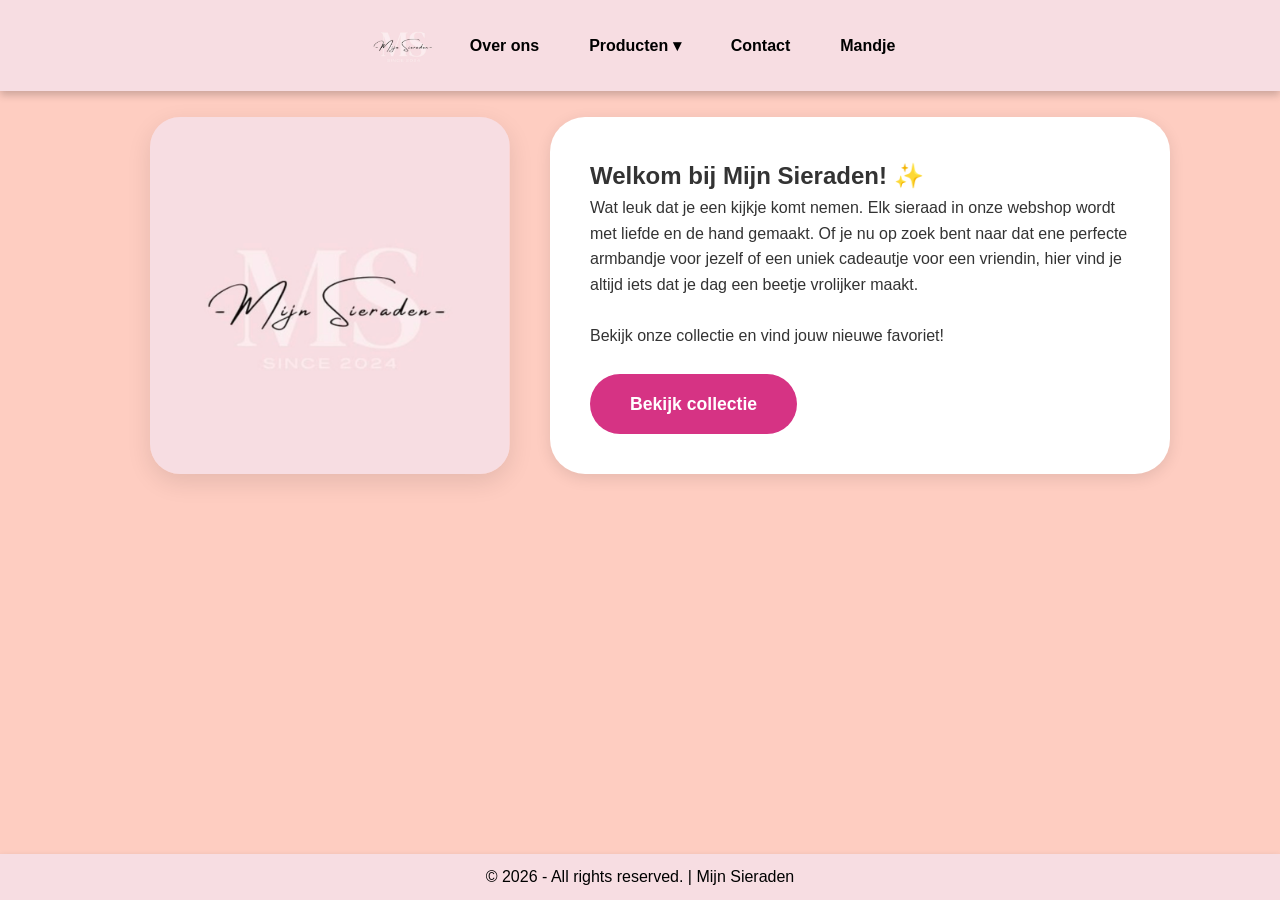
==== index.html @ 91afa642 "Add files via upload" ====
<!DOCTYPE html>
<html lang="en">
<head>
    <meta charset="UTF-8">
    <meta name="viewport" content="width=device-width, initial-scale=1.0">
    <title>Home - Mijn Sieraden</title>
    <link rel="stylesheet" href="styles.css">
</head>
<body>
    <button id="hamburger" class="hamburger">☰</button>
    <div id="overlay" class="overlay"></div>
    
    <aside id="sidebar" class="sidebar">
        <button id="sidebar-close" class="sidebar-close">✕</button>
        <ul>
            <li><a href="index.html">Home</a></li>
            <li><a href="overmijnsieraden.html">Over ons</a></li>
            <li><a href="armbandjes.html">Armbandjes</a></li>
            <li><a href="ringen.html">Ringen</a></li>
            <li><a href="haarklem.html">Haarklem</a></li>
            <li><a href="haarelastiekje.html">Haarelastiekje</a></li>
            <li><a href="contact.html">Contact</a></li>
            <li><a href="mandje.html">Mandje</a></li>
        </ul>
    </aside>

    <nav class="floating-menu">
        <ul>
            <li>
                <a href="index.html">
                  <img src="logo.png" alt="Home" class="menu-logo">
                </a>
            </li>
            <li><a href="overmijnsieraden.html">Over ons</a></li>
            <li>
                <a href="#">Producten ▾</a>
                <ul class="dropdown">
                    <li><a href="armbandjes.html">Armbandjes</a></li>
                    <li><a href="ringen.html">Ringen</a></li>
                    <li><a href="haarklem.html">Haarklem</a></li>
                    <li><a href="haarelastiekje.html">Haarelastiekje</a></li>
                </ul>
            </li>
            <li><a href="contact.html">Contact</a></li>
            <li><a href="mandje.html">Mandje</a></li>   
        </ul>
    </nav>

    <br> 
    <br>
    <br>


<div class="home-flex-container">
  <br>
  <br>
  <br>
        <div class="home-image-wrapper">
            <img src="logopng.png" alt="Mijn Sieraden Logo" class="responsive-team-photo">
        </div>

        <div class="tekstblok3">
            <h2>Welkom bij Mijn Sieraden! ✨</h2>
            <p>
                Wat leuk dat je een kijkje komt nemen. Elk sieraad in onze webshop wordt met liefde en de hand gemaakt. 
                Of je nu op zoek bent naar dat ene perfecte armbandje voor jezelf of een uniek cadeautje voor een vriendin, 
                hier vind je altijd iets dat je dag een beetje vrolijker maakt.
                <br><br>
                Bekijk onze collectie en vind jouw nieuwe favoriet!
            </p>
            <br>
            <a href="armbandjes.html" class="btn-checkout" style="text-decoration: none;">Bekijk collectie</a>
        </div>
    </div>
</main>

    <p class="footer-text">&copy; 2026 - All rights reserved. | Mijn Sieraden </p>

    <script>
    document.addEventListener('DOMContentLoaded', () => {
      let cart = JSON.parse(localStorage.getItem('cart')) || [];
      const cartContainer = document.getElementById('cart-container');
      const subtotalElement = document.getElementById('subtotal');
      const shippingElement = document.getElementById('shipping');
      const totalElement = document.getElementById('total');

      function formatPrice(price) {
        return '€' + price.toFixed(2).replace('.', ',');
      }

      function renderCart() {
        cartContainer.innerHTML = '';

        if (cart.length === 0) {
          cartContainer.innerHTML = '<p class="empty-cart">Je winkelmandje is leeg.</p>';
          subtotalElement.textContent = '€0,00';
          shippingElement.textContent = '€1,21';
          totalElement.textContent = '€1,21';
          return;
        }

        cart.forEach((item, index) => {
          const name = item.name || 'Product';
          const price = item.price || 0;
          const quantity = item.quantity || 1;

          const itemDiv = document.createElement('div');
          itemDiv.className = 'cart-item';
          itemDiv.innerHTML = `
            <div class="cart-item-image">${item.emoji || '🛍️'}</div>
            <div class="cart-item-details">
              <h3>${name}</h3>
              <p>Prijs: ${formatPrice(price)}</p>
              <p>Aantal: ${quantity}</p>
              <button class="remove-btn" data-index="${index}">Verwijder</button>
            </div>
          `;
          cartContainer.appendChild(itemDiv);
        });

        document.querySelectorAll('.remove-btn').forEach(btn => {
          btn.addEventListener('click', (e) => {
            const index = e.target.dataset.index;
            cart.splice(index, 1);
            localStorage.setItem('cart', JSON.stringify(cart));
            renderCart();
          });
        });

        const subtotal = cart.reduce((sum, item) => sum + parseFloat(item.price) * item.quantity, 0);
        const shipping = cart.length === 0 ? 0 : 1.21;
        const total = subtotal + shipping;

        subtotalElement.textContent = formatPrice(subtotal);
        shippingElement.textContent = formatPrice(shipping);
        totalElement.textContent = formatPrice(total);
      }

      // Voeg winkelmandje toe aan opmerkingen bij verzenden
      const form = document.getElementById('order-form');
      const opmerkingenField = document.getElementById('opmerkingen');
      const replyEmail = document.getElementById('reply-email');
      const emailInput = document.getElementById('email');

      emailInput.addEventListener('input', () => {
        replyEmail.value = emailInput.value;
      });

      form.addEventListener('submit', (e) => {
        let cartSummary = cart.map(item => {
          return `${item.quantity}x ${item.name} (€${item.price.toFixed(2)})`;
        }).join('\n');

        cartSummary += `\n\nTotaal: ${totalElement.textContent}`;
        opmerkingenField.value += `\n\n---\nWinkelmandje:\n${cartSummary}`;
      });

      renderCart();

      // elementen veilig ophalen
      const hamburgerBtn = document.getElementById('hamburger');
      const sidebarEl = document.querySelector('.sidebar');
      const sidebarClose = document.querySelector('.sidebar-close');

      if (!hamburgerBtn || !sidebarEl) return; // niets doen als ontbreekt

      function openSidebar() {
        sidebarEl.classList.add('active');
        sidebarEl.setAttribute('aria-hidden', 'false');
        document.body.classList.add('sidebar-open');
      }

      function closeSidebar() {
        sidebarEl.classList.remove('active');
        sidebarEl.setAttribute('aria-hidden', 'true');
        document.body.classList.remove('sidebar-open');
      }

      // toggle op hamburger
      hamburgerBtn.addEventListener('click', (e) => {
        e.stopPropagation();
        if (sidebarEl.classList.contains('active')) closeSidebar(); else openSidebar();
      });

      // close knop in sidebar
      if (sidebarClose) sidebarClose.addEventListener('click', (e) => { e.stopPropagation(); closeSidebar(); });

      // klik buiten sluit sidebar
      document.addEventListener('click', (e) => {
        if (sidebarEl.classList.contains('active') && !sidebarEl.contains(e.target) && !hamburgerBtn.contains(e.target)) {
          closeSidebar();
        }
      });

      // voorkom clicks in sidebar van bubbelen naar document (optioneel)
      sidebarEl.addEventListener('click', (e) => { e.stopPropagation(); });

      // Esc sluit sidebar
      document.addEventListener('keydown', (e) => {
        if (e.key === 'Escape' && sidebarEl.classList.contains('active')) closeSidebar();
      });
    });
    const hamburgerBtn = document.getElementById('hamburger');
const sidebarEl = document.getElementById('sidebar'); // Let op: ID, geen class
const sidebarClose = document.getElementById('sidebar-close');
const overlayEl = document.getElementById('overlay');

function openSidebar() {
    sidebarEl.classList.add('active');
    if (overlayEl) overlayEl.classList.add('active');
    document.body.style.overflow = 'hidden'; 
}

function closeSidebar() {
    sidebarEl.classList.remove('active');
    if (overlayEl) overlayEl.classList.remove('active');
    document.body.style.overflow = ''; 
}

if (hamburgerBtn) hamburgerBtn.addEventListener('click', openSidebar);
if (sidebarClose) sidebarClose.addEventListener('click', closeSidebar);
if (overlayEl) overlayEl.addEventListener('click', closeSidebar);
  </script>
</body>
</html>
---- styles.css ----
/* algemeen */
* {
  margin: 0;
  padding: 0;
  box-sizing: border-box;
}

html, body {
  height: 100%;
  margin: 0;
  padding: 0;
}

body {
  background-color: #fecdc1;
  background-size: cover;
  background-position: center;
  background-repeat: no-repeat;
  font-family: Arial, sans-serif;
}

/* menubalk */
.floating-menu {
  position: fixed;
  top: 0;
  width: 100%;
  background-color: #f7dde2;
  box-shadow: 0 4px 8px rgba(0, 0, 0, 0.2);
  z-index: 1000;
}

.floating-menu ul {
  display: flex;
  justify-content: center;
  align-items: center; 
  list-style: none;
  padding: 5px 0; 
}

.floating-menu ul li {
  position: relative;
  margin: 0 15px;
}

.floating-menu ul li a {
  color: black;
  text-decoration: none;
  font-weight: bold;
  font-size: 1em; 
  padding: 4px 10px; 
  transition: background-color 0.3s, color 0.3s;
  border-radius: 5px;
}

.floating-menu ul li a:hover {
  background-color: #ffe4e1;
  color: black;
}

.floating-menu ul li .dropdown {
  display: none;
  position: absolute;
  top: 100%; 
  left: 0;
  list-style: none;
  padding: 10px 0;
  background-color: #F7dde2;
  box-shadow: 0 2px 4px rgba(0, 0, 0, 0.2);
  border-radius: 5px;
  z-index: 1001;
}

.floating-menu ul li:hover .dropdown,
.floating-menu ul li .dropdown:hover {
  display: block; 
  pointer-events: auto;
}

.dropdown li {
  margin: 0;
}

.dropdown li a {
  display: block;
  padding: 8px 20px;
  color: black;
  font-size: 1em;
  text-decoration: none;
  transition: background-color 0.3s, color 0.3s;
}

.dropdown li a:hover {
  background-color: #ffe4e1;
}

/* tekstblokken */
section {
  padding: 100px 20px;
  text-align: center;
}

.tekstblok1 {
  background-color: white;
  box-shadow: 0 4px 8px rgba(0, 0, 0, 0.2);
  padding: 20px;
  border-radius: 45px;
  width: 100%;
  max-width: 600px;
  margin: 50px auto;
  text-align: center;
}

.tekstblok2 {
    background-color: white;
    padding: 25px;
    border-radius: 25px;
    box-shadow: 0 4px 10px rgba(0, 0, 0, 0.1);
    width: 85%;
    max-width: 800px;
    margin: 0 auto 30px auto; /* De '30px' zorgt voor de ruimte aan de onderkant */
    text-align: left;
}


/* contactbalk */
.contact-section {
  background-color: #fff;
  padding: 50px;
  border-radius: 30px;
  box-shadow: 0 4px 20px rgba(0,0,0,0.08);
  margin-bottom: 30px;
  margin-top: 60px;
}

.contact-section h1 {
  color: #d63384;
  margin-bottom: 15px;
  font-size: 2.5rem;
  text-align: center;
  position: relative;
  padding-bottom: 15px;
}

.contact-section h1::after {
  content: '';
  display: block;
  width: 80px;
  height: 4px;
  background: #f8bbd0;
  margin: 15px auto 0;
  border-radius: 2px;
  position: center;
}

.subtitle {
  text-align: center;
  color: #666;
  margin-bottom: 40px;
  font-size: 1.1rem;
}

.contact-container {
  display: grid;
  grid-template-columns: 1fr 1fr;
  gap: 40px;
  max-width: 1200px;
  margin: 0 auto;
}

#contact-form {
  display: flex;
  flex-direction: column;
  gap: 20px;
}

.form-group {
  display: flex;
  flex-direction: column;
  gap: 8px;
}

.form-group label {
  font-weight: 600;
  color: #d63384;
}

.form-group input,
.form-group select,
.form-group textarea {
  padding: 12px 15px;
  border: 2px solid #f8bbd0;
  border-radius: 15px;
  font-family: 'Poppins', sans-serif;
  font-size: 1rem;
  transition: all 0.3s ease;
}

.form-group input:focus,
.form-group select:focus,
.form-group textarea:focus {
  border-color: #d63384;
  outline: none;
  box-shadow: 0 0 0 3px rgba(214, 51, 132, 0.2);
}

.form-group textarea {
  resize: vertical;
  min-height: 150px;
}

.submit-btn {
  background: #d63384;
  color: white;
  border: none;
  padding: 15px 25px;
  border-radius: 30px;
  font-size: 1.1rem;
  font-weight: 600;
  cursor: pointer;
  transition: all 0.3s ease;
  margin-top: 10px;
  font-family: 'Poppins', sans-serif;
  align-self: flex-start;
}

.submit-btn:hover {
  background: #c22574;
  transform: translateY(-3px);
  box-shadow: 0 5px 15px rgba(214, 51, 132, 0.3);
}

.contact-info {
  display: flex;
  flex-direction: column;
  gap: 25px;
}

.info-card {
  background: #fff9fa;
  padding: 25px;
  border-radius: 20px;
  border: 1px solid #ffe4e1;
}

.info-card h3 {
  color: #d63384;
  margin-bottom: 15px;
  font-size: 1.3rem;
}

.info-card p {
  color: #666;
  line-height: 1.8;
}

.social-links {
  display: flex;
  flex-direction: column;
  gap: 15px;
  margin-top: 20px;
}

.social-icon {
  display: flex;
  align-items: center;
  gap: 10px;
  color: #d63384;
  text-decoration: none;
  font-weight: 500;
  transition: all 0.3s ease;
  padding: 10px 15px;
  border-radius: 10px;
}

.social-icon:hover {
  background: #fff0f5;
  transform: translateX(5px);
}


/* Algemene reset en basisstijlen */
* {
  margin: 0;
  padding: 0;
  box-sizing: border-box;
}

body, html {
  height: 100%;
  font-family: 'Poppins', sans-serif;
  background-color: #fecdc1;
  color: #333;
  line-height: 1.6;
}

.container {
  display: flex;
  min-height: 100%;
}

/* foto's */

.menu-logo {
  height: 40px; 
  max-height: 100%; 
  display: block; 
  margin: -5px;
}

.floating-menu ul li img {
  vertical-align: middle; 
}

.foto2 {
  position: absolute; 
  top: 40px;                
  right: 20px;     
  max-width: 30%;                  
  box-shadow: 0 4px 8px rgba(0, 0, 0, 0.2);
  border-radius: 15px;
  margin-right: 20%; 
  margin-top: 172px; 
}

.foto3 {
  position: absolute; 
  top: 40px;                
  right: 20px;     
  max-width: 30%;                  
  box-shadow: 0 4px 8px rgba(0, 0, 0, 0.2);
  border-radius: 25px;
  margin-right: 3%; 
  margin-top: 172px; 
}

/* aanpasbare regels */
@media screen and (max-width: 768px) {
  .floating-menu ul {
    flex-direction: column;
    align-items: center;
  }

  .floating-menu ul li {
    margin: 10px 0;
  }

  .menu-logo {
    height: 30px; 
  }

  .floating-menu ul li a {
    font-size: 1em; 
    padding: 6px 12px;
  }

  .dropdown {
    position: relative;
    top: 0;
  }
}

.contact-bar {
  background-color: #007acc; 
  color: white; 
  padding: 20px 10px; 
  text-align: center; 
  box-shadow: 0 -4px 8px rgba(0, 0, 0, 0.2); 
  margin-top: 50px; 
}

.contact-container {
  max-width: 800px; 
  margin: 0 auto; 
}

.contact-list {
  list-style: none; 
  padding: 0;
  margin: 10px 0;
}

.contact-list li {
  margin: 5px 0; 
}

.contact-list a {
  color: white; 
  text-decoration: none; 
  transition: color 0.3s; 
}

.contact-list a:hover {
  color: #005f99; 
}

/* Contactformulier */
.contact-form-container {
  background-color: white;
  max-width: 600px;
  margin: 50px auto;
  padding: 20px;
  border-radius: 15px;
  box-shadow: 0 4px 8px rgba(0, 0, 0, 0.2);
  text-align: center;
}

.contact-form-container h1 {
  color: #007acc;
  margin-bottom: 15px;
}

.contact-form-container p {
  margin-bottom: 20px;
  color: #333;
}

.contact-form {
  display: flex;
  flex-direction: column;
}

.contact-form label {
  text-align: left;
  margin: 10px 0 5px;
  font-weight: bold;
  color: #333;
}

.contact-form input,
.contact-form textarea {
  width: 100%;
  padding: 10px;
  margin-bottom: 15px;
  border: 1px solid #ccc;
  border-radius: 8px;
  font-size: 1em;
}

.contact-form input:focus,
.contact-form textarea:focus {
  border-color: #007acc;
  outline: none;
  box-shadow: 0 0 4px rgba(0, 122, 204, 0.5);
}

/* Verstuur knop */
.contact-form button {
  background-color: #007acc;
  color: white;
  padding: 10px 15px;
  border: none;
  border-radius: 8px;
  font-size: 1em;
  cursor: pointer;
  transition: background-color 0.3s;
}

.contact-form button:hover {
  background-color: #005f99;
}

.footer-text {
  position: fixed;   
  bottom: 0;         
  width: 100%;       
  color: black;     
  text-align: center; 
  background-color: #f7dde2;
  padding: 10px 0;    
  font-family: Arial, sans-serif; 
  box-shadow: 0 4px 8px rgba(0, 0, 0, 0.2);
  z-index: 1000;
}


.team-photo:hover {
  transform: scale(1.02);
}

/* Winkelmandje */
/* Hoofdinhoud stijlen */
.main-content {
  flex: 1;
  padding: 40px;
  background-color: #fecdc1;
  max-width: 3000px;
  margin-right: 30px;
  margin-left: 30px;
  margin-top: 30px;
  margin-bottom: 30px;
}

.main-content_1 {
  flex: 1;
  padding: 40px;
  background-color: #fecdc1;
  max-width: 1200px;
  margin: 20px auto;
}

.about-section {
  background-color: #fff;
  padding: 50px;
  border-radius: 30px;
  box-shadow: 0 4px 20px rgba(0,0,0,0.08);
  margin-bottom: 30px;
}


.cart-section h1 {
  position: relative;
  display: inline-block;
  margin-bottom: 20px;
  padding-bottom: 10px;
  color: #d63384;
}

.cart-section h1::after {
  content: '';
  display: block;
  width: 80px;
  height: 4px;
  background: #f8bbd0;
  margin: 10px auto 0;
  border-radius: 2px;
}

.cart-section {
  background-color: #fff;
  padding: 20px;
  margin-bottom: -15px;
  border-radius: 30px;
  width: 100%;          
}


.cart-section h1::after {
  content: '';
  display: block;
  width: 80px;
  height: 4px;
  background: #f8bbd0;
  margin-top: 15px;
  border-radius: 2px;
}

.cart-subtitle {
  color: #666;
  margin-bottom: 30px;
  font-size: 1.1rem;
}

.order-summary, .customer-info {
  margin-bottom: 40px;
}

.order-summary h2, .customer-info h2 {
  color: #d63384;
  margin-bottom: 20px;
  font-size: 1.5rem;
  display: flex;
  align-items: center;
  gap: 10px;
}

.order-summary h2 span, .customer-info h2 span {
  background: #d63384;
  color: white;
  width: 30px;
  height: 30px;
  border-radius: 50%;
  display: flex;
  align-items: center;
  justify-content: center;
  font-size: 1rem;
}

.cart-container {
  margin-bottom: 20px;
}

.cart-item {
  display: flex;
  align-items: center;
  padding: 20px;
  background: #fff9fa;
  border-radius: 15px;
  margin-bottom: 15px;
  border: 1px solid #ffe4e1;
}

.cart-item-image {
  width: 80px;
  height: 80px;
  object-fit: cover;
  border-radius: 10px;
  margin-right: 20px;
}

.cart-item-details {
  flex: 1;
}

.cart-item-title {
  color: #d63384;
  margin-bottom: 5px;
}

.cart-item-price {
  color: #666;
  font-weight: 500;
}

.cart-item-actions {
  display: flex;
  align-items: center;
  gap: 15px;
}

.quantity-selector {
  display: flex;
  align-items: center;
  border: 1px solid #f8bbd0;
  border-radius: 20px;
  overflow: hidden;
}

.quantity-btn {
  background: #f8bbd0;
  border: none;
  width: 30px;
  height: 30px;
  display: flex;
  align-items: center;
  justify-content: center;
  cursor: pointer;
  color: #d63384;
  font-weight: bold;
}

.quantity-input {
  width: 40px;
  text-align: center;
  border: none;
  background: #fff;
}

.remove-item {
  color: #d63384;
  background: none;
  border: none;
  cursor: pointer;
  font-size: 1.2rem;
  transition: all 0.3s ease;
}

.remove-item:hover {
  transform: scale(1.2);
}

.remove-btn {
  background: #fff;
  color: #d63384;
  border: 2px solid #f8bbd0;
  padding: 8px 15px;
  border-radius: 25px;
  cursor: pointer;
  font-weight: 600;
  font-family: 'Poppins', sans-serif;
  transition: all 0.3s ease;
  box-shadow: 0 2px 5px rgba(0,0,0,0.05);
  margin-top: 18px;
}

.remove-btn:hover {
  background: #f8bbd0;
  color: white;
  border-color: #d63384;
  transform: translateY(-2px);
  box-shadow: 0 4px 10px rgba(214, 51, 132, 0.2);
}

.order-totals {
  background: #fff9fa;
  border-radius: 15px;
  padding: 20px;
  border: 1px solid #ffe4e1;
}

.total-row {
  display: flex;
  justify-content: space-between;
  margin-bottom: 10px;
  padding-bottom: 10px;
  border-bottom: 1px dashed #f8bbd0;
}

.total-row.grand-total {
  font-weight: 700;
  font-size: 1.2rem;
  border-bottom: none;
  margin-top: 15px;
}

.price {
  color: #d63384;
}

.form-grid {
  display: grid;
  grid-template-columns: 1fr 1fr;
  gap: 20px;
}

.form-group {
  margin-bottom: 20px;
}

.form-group label {
  display: block;
  margin-bottom: 8px;
  color: #d63384;
  font-weight: 500;
}

.form-group input, .form-group textarea {
  width: 100%;
  padding: 12px 15px;
  border: 2px solid #f8bbd0;
  border-radius: 15px;
  font-family: 'Poppins', sans-serif;
  transition: all 0.3s ease;
}

.form-group textarea {
  min-height: 100px;
  resize: vertical;
}

.form-group input:focus, .form-group textarea:focus {
  border-color: #d63384;
  outline: none;
  box-shadow: 0 0 0 3px rgba(214, 51, 132, 0.2);
}

.form-group.full-width {
  grid-column: span 2;
}

.form-footer {
  margin-top: 30px;
  text-align: center;
}

.disclaimer {
  color: #666;
  font-size: 0.9rem;
  margin-bottom: 20px;
}

.btn-checkout {
  background: #d63384;
  color: white;
  border: none;
  padding: 16px 40px;
  border-radius: 30px;
  font-size: 1.1rem;
  font-weight: 600;
  cursor: pointer;
  transition: all 0.3s ease;
  display: inline-block;
}

.btn-checkout:hover {
  background: #c22574;
  transform: translateY(-3px);
  box-shadow: 0 5px 15px rgba(214, 51, 132, 0.3);
}

/* --- Verbeterde product-grid & kaarten (centraal, niet te breed) --- */
.product-grid {
  max-width: 980px;
  margin: 40px auto;           /* centreert horizontaal */
  padding: 0 20px;             /* kleine marge tot rand */
  display: grid;
  grid-template-columns: repeat(auto-fit, minmax(200px, 1fr));
  gap: 20px;
  justify-items: center;       /* centreert inhoud per cel */
}

.product-card {
  max-width: 300px;            /* voorkom dat kaarten te breed worden */
  background-color: #fff;
  border-radius: 15px;
  padding: 16px;
  text-align: center;
  box-shadow: 0 4px 12px rgba(0,0,0,0.06);
  margin-top: 40px;
}

.product-container {
  display: grid;
  grid-template-columns: repeat(auto-fit, minmax(260px, 1fr));
  gap: 24px;
  padding: 20px;
  max-width: 1200px;
  margin: 0 auto;
}

/* --- Sidebar / hamburger styling - consistent met site kleuren --- */
/* Sidebar basis: verborgen op desktop, klaargezet voor mobiel */
.sidebar {
  display: none;              /* standaard niet tonen op desktop */
  position: fixed;
  top: 0;
  left: -320px;               /* buiten beeld starten */
  width: 280px;
  height: 100%;
  background-color: #f7dde2;
  color: #222;
  z-index: 1002;
  padding-top: 80px;
  box-shadow: 2px 0 12px rgba(0,0,0,0.12);
  transition: left 0.28s ease;
  border-radius: 0 18px 18px 0;
  overflow-y: auto;
}

/* zichtbaar wanneer actief (mobiel) */
.sidebar.active {
  left: 0;
}

/* close knop */
.sidebar-close {
  position: absolute;
  top: 12px;
  right: 12px;
  background: #d63384;         /*zelfde accentkleur als knoppen*/
  color: #fff;
  border: none;
  width: 36px;
  height: 36px;
  border-radius: 50%;
  font-size: 18px;
  cursor: pointer;
  box-shadow: 0 4px 10px rgba(0,0,0,0.12);
}

/* interne lijst */
.sidebar ul {
  list-style: none;
  padding: 12px 18px;
  margin: 0;
}

.sidebar ul li {
  margin: 10px 0;
}

.sidebar ul li a {
  color: #111;
  text-decoration: none;
  font-weight: 700;
  display: block;
  padding: 10px 12px;
  border-radius: 10px;
  transition: background 0.18s;
}

.sidebar ul li a:hover {
  background: #fff9fa;
}

/* logo in sidebar */
.sidebar .menu-logo {
  display: block;
  margin: 0 auto 8px;
  height: 46px;
  object-fit: contain;
}

/* dropdown binnen sidebar (mobiel) */
.sidebar .dropdown {
  padding-left: 12px;
  margin-top: 6px;
}

.sidebar .dropdown li a {
  font-weight: 600;
  padding: 8px 12px;
}

/* overlay-gedrag: voorkom scroll achtergrond bij open */
body.sidebar-open {
  overflow: hidden;
}

/* Hamburger (blijft zoals eerder, ensure boven sidebar) */
.hamburger {
  display: none;
  z-index: 1003;
}

/* Op kleine schermen: verberg floating-menu, toon hamburger en sidebar */
@media (max-width: 992px) {
  .floating-menu {
    display: none !important;
  }

  .hamburger {
    display: block !important;
    position: fixed;
    top: 12px;
    left: 12px;
    z-index: 1003;
    background: #d63384;
    color: #fff;
    border: none;
    width: 44px;
    height: 44px;
    border-radius: 8px;
    font-size: 20px;
    cursor: pointer;
    box-shadow: 0 4px 12px rgba(0,0,0,0.12);
  }

  .sidebar {
    display: block;            /* sidebar beschikbaar op mobiel (off-canvas) */
  }
}

/* Op grotere schermen: toon floating menu, verberg hamburger + sidebar */
@media (min-width: 993px) {
  .floating-menu {
    display: block !important;
  }

  .hamburger {
    display: none !important;
  }

  .sidebar {
    display: none !important;
    left: -320px; /* zorg dat hij buiten zicht blijft mocht display worden overschreven */
  }
}

/* kleine aanpassing voor product-afbeeldingen */
.product-image {
  height: 120px;
  object-fit: cover;
  border-radius: 10px;
}

.add-to-cart {
  background: #d63384;
  color: white;
  border: none;
  padding: 8px 15px;
  border-radius: 20px;
  cursor: pointer;
  margin-top: 10px;
  font-family: 'Poppins', sans-serif;
}

/* Container voor de home-indeling */
.home-flex-container {
    display: flex;
    align-items: center; /* Verticaal centreren */
    justify-content: center;
    gap: 40px;
    max-width: 1100px;
    margin: 40px auto;
    padding: 0 20px;
    flex-wrap: wrap; /* Zorgt dat het op hele kleine telefoons toch onder elkaar gaat voor leesbaarheid */
}

/* De wrapper voor de foto */
.home-image-wrapper {
    flex: 1;
    min-width: 300px;
    display: flex;
    justify-content: center;
}

.responsive-team-photo {
    width: 100%;
    max-width: 400px; /* Maximale grootte van je logo/foto */
    height: auto;
    border-radius: 30px;
    box-shadow: 0 8px 25px rgba(0,0,0,0.1);
}

/* De tekstblok aanpassing */
.tekstblok3 {
    flex: 1.5; /* De tekst mag iets meer ruimte nemen dan de foto */
    min-width: 300px;
    background-color: white;
    padding: 40px;
    border-radius: 35px;
    box-shadow: 0 4px 15px rgba(0, 0, 0, 0.1);
    margin-top: 0; /* Verwijder de negatieve margin-top */
}

/* Mobiele aanpassing */
@media screen and (max-width: 768px) {
    .home-flex-container {
        flex-direction: column; /* Op mobiel foto boven, tekst onder */
        text-align: center;
    }
}
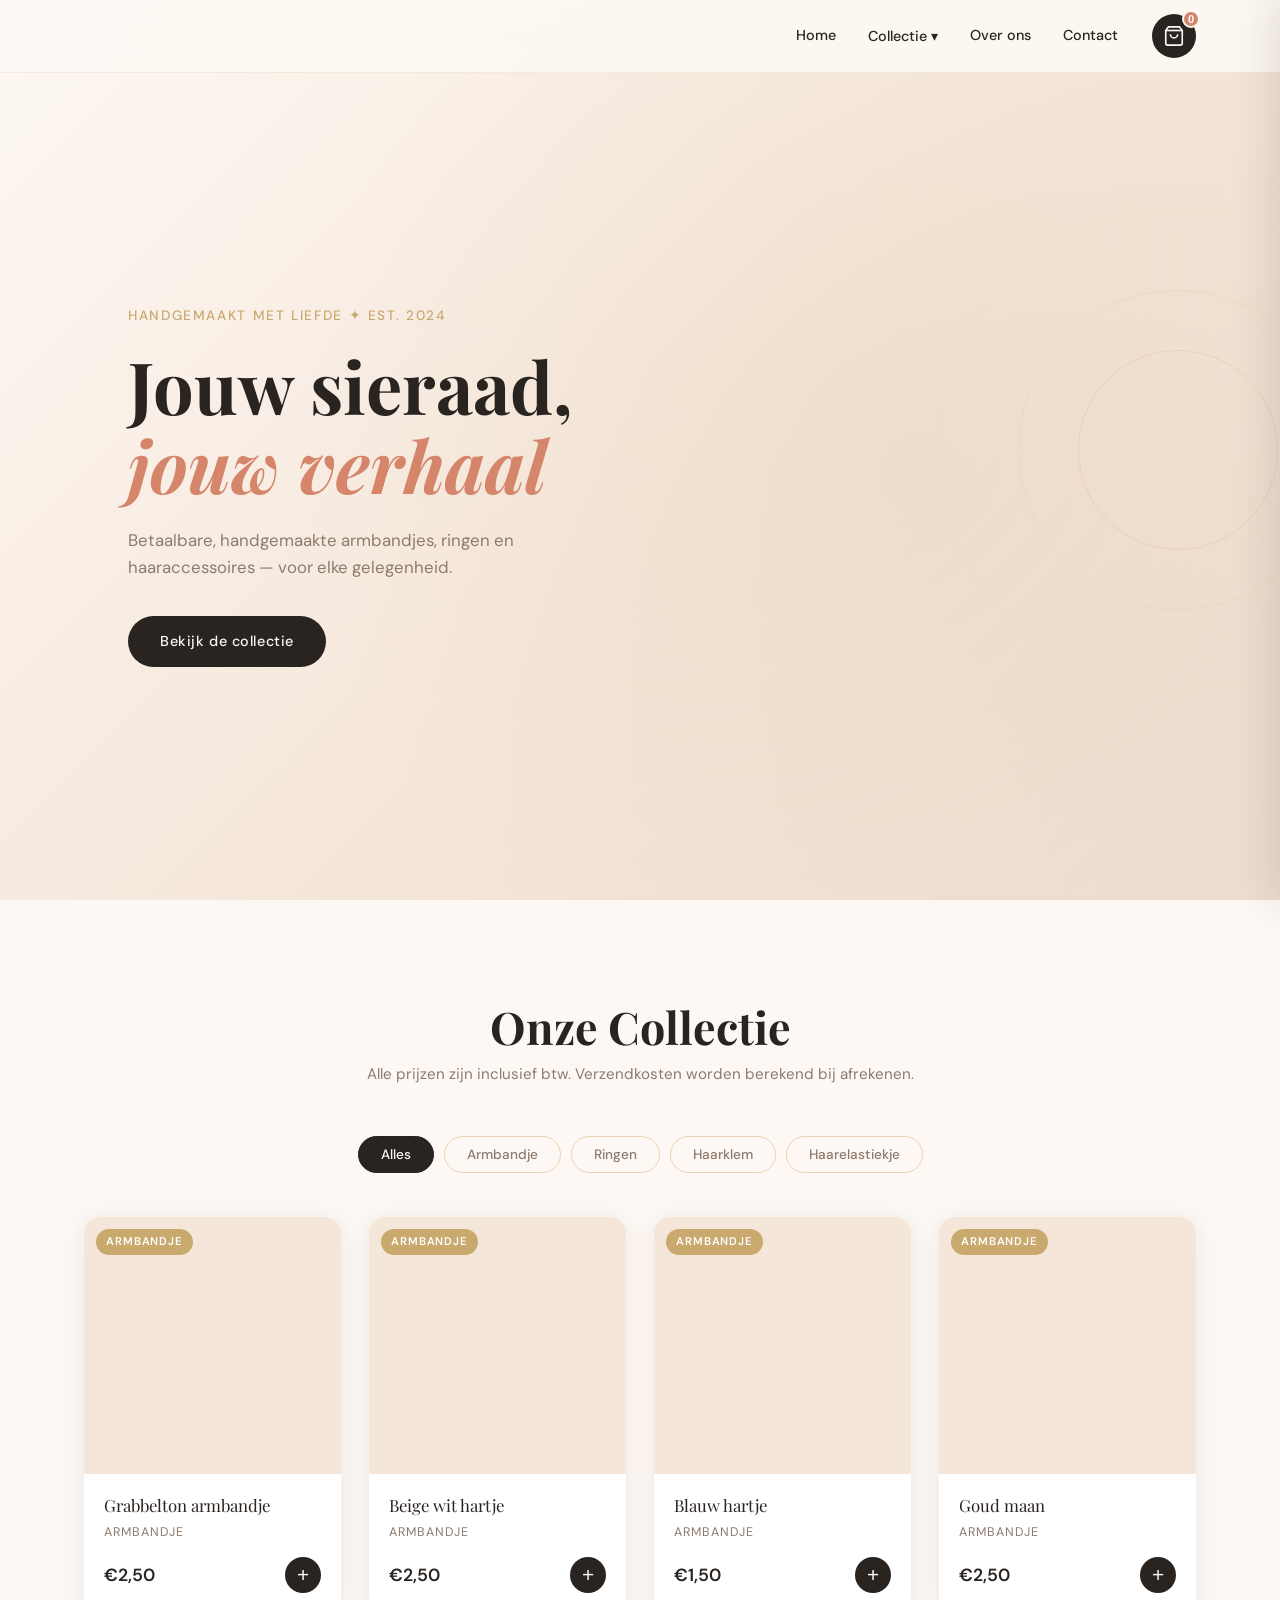
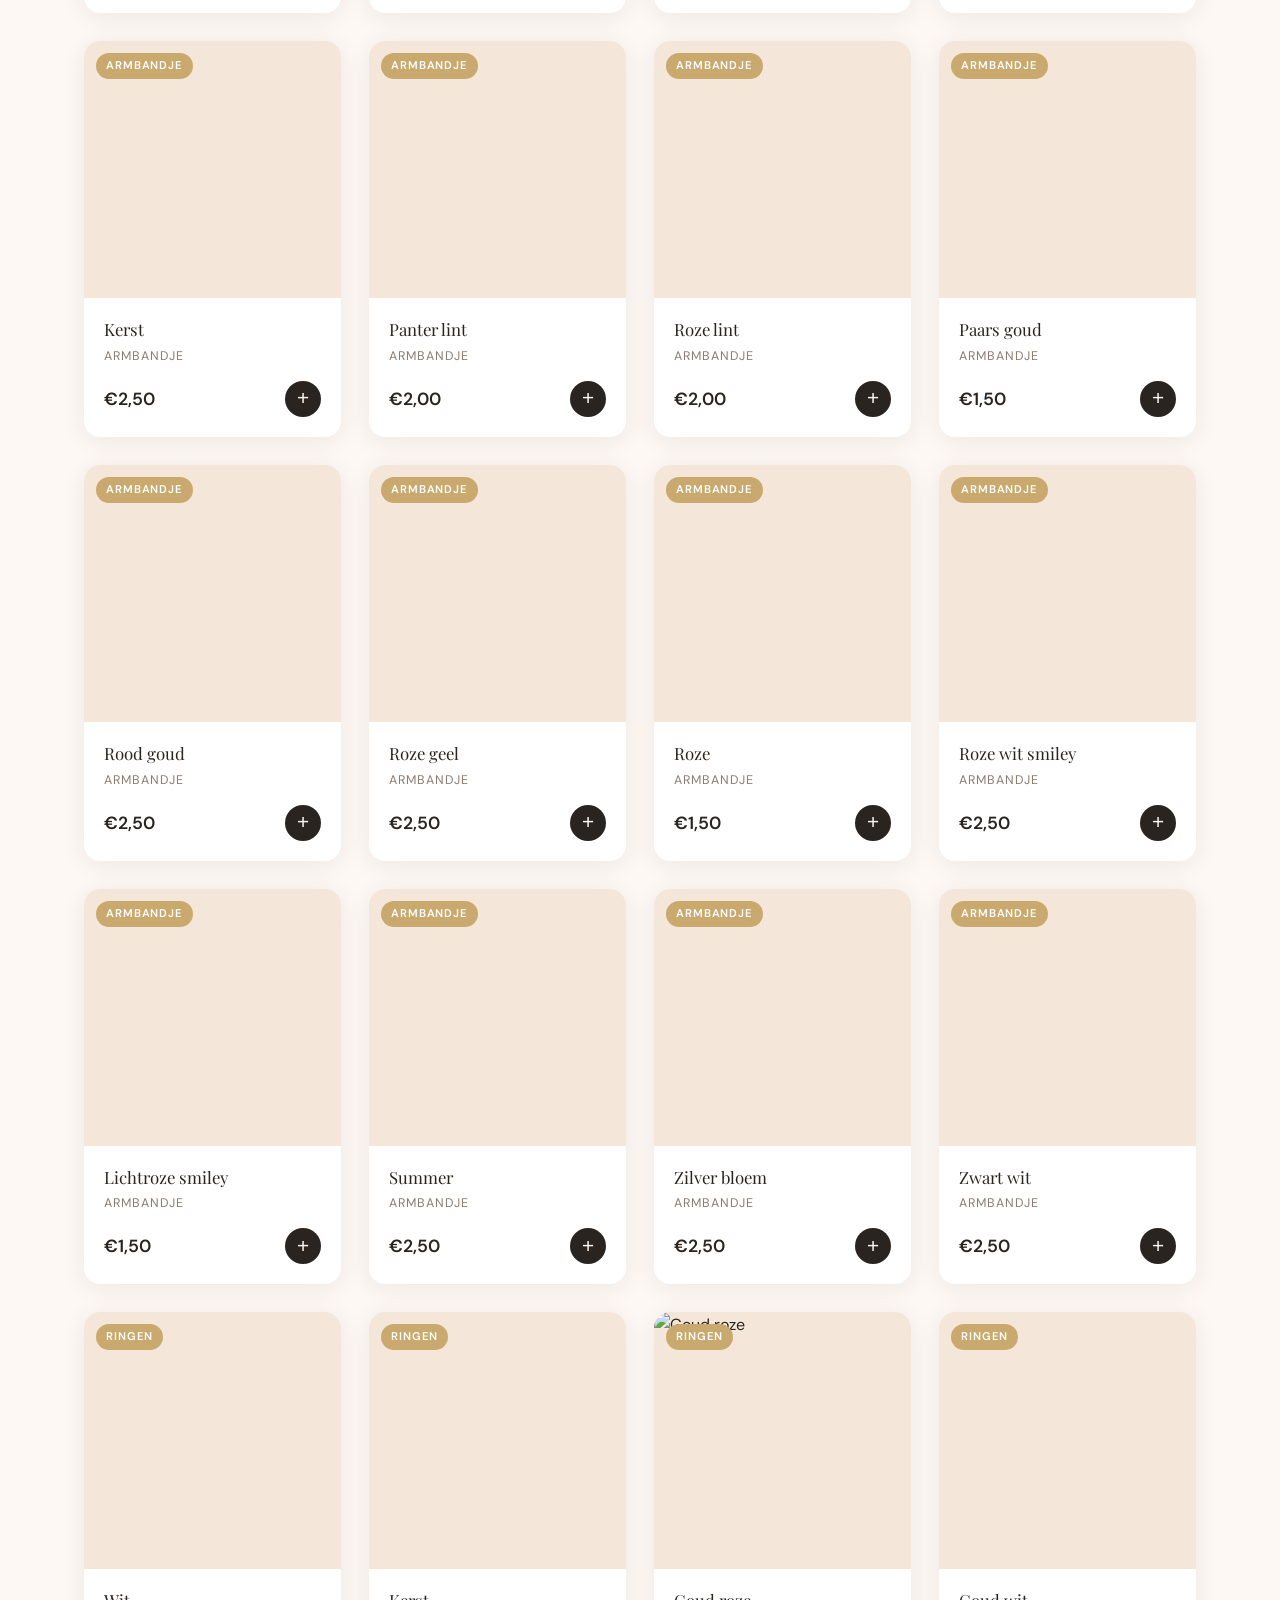
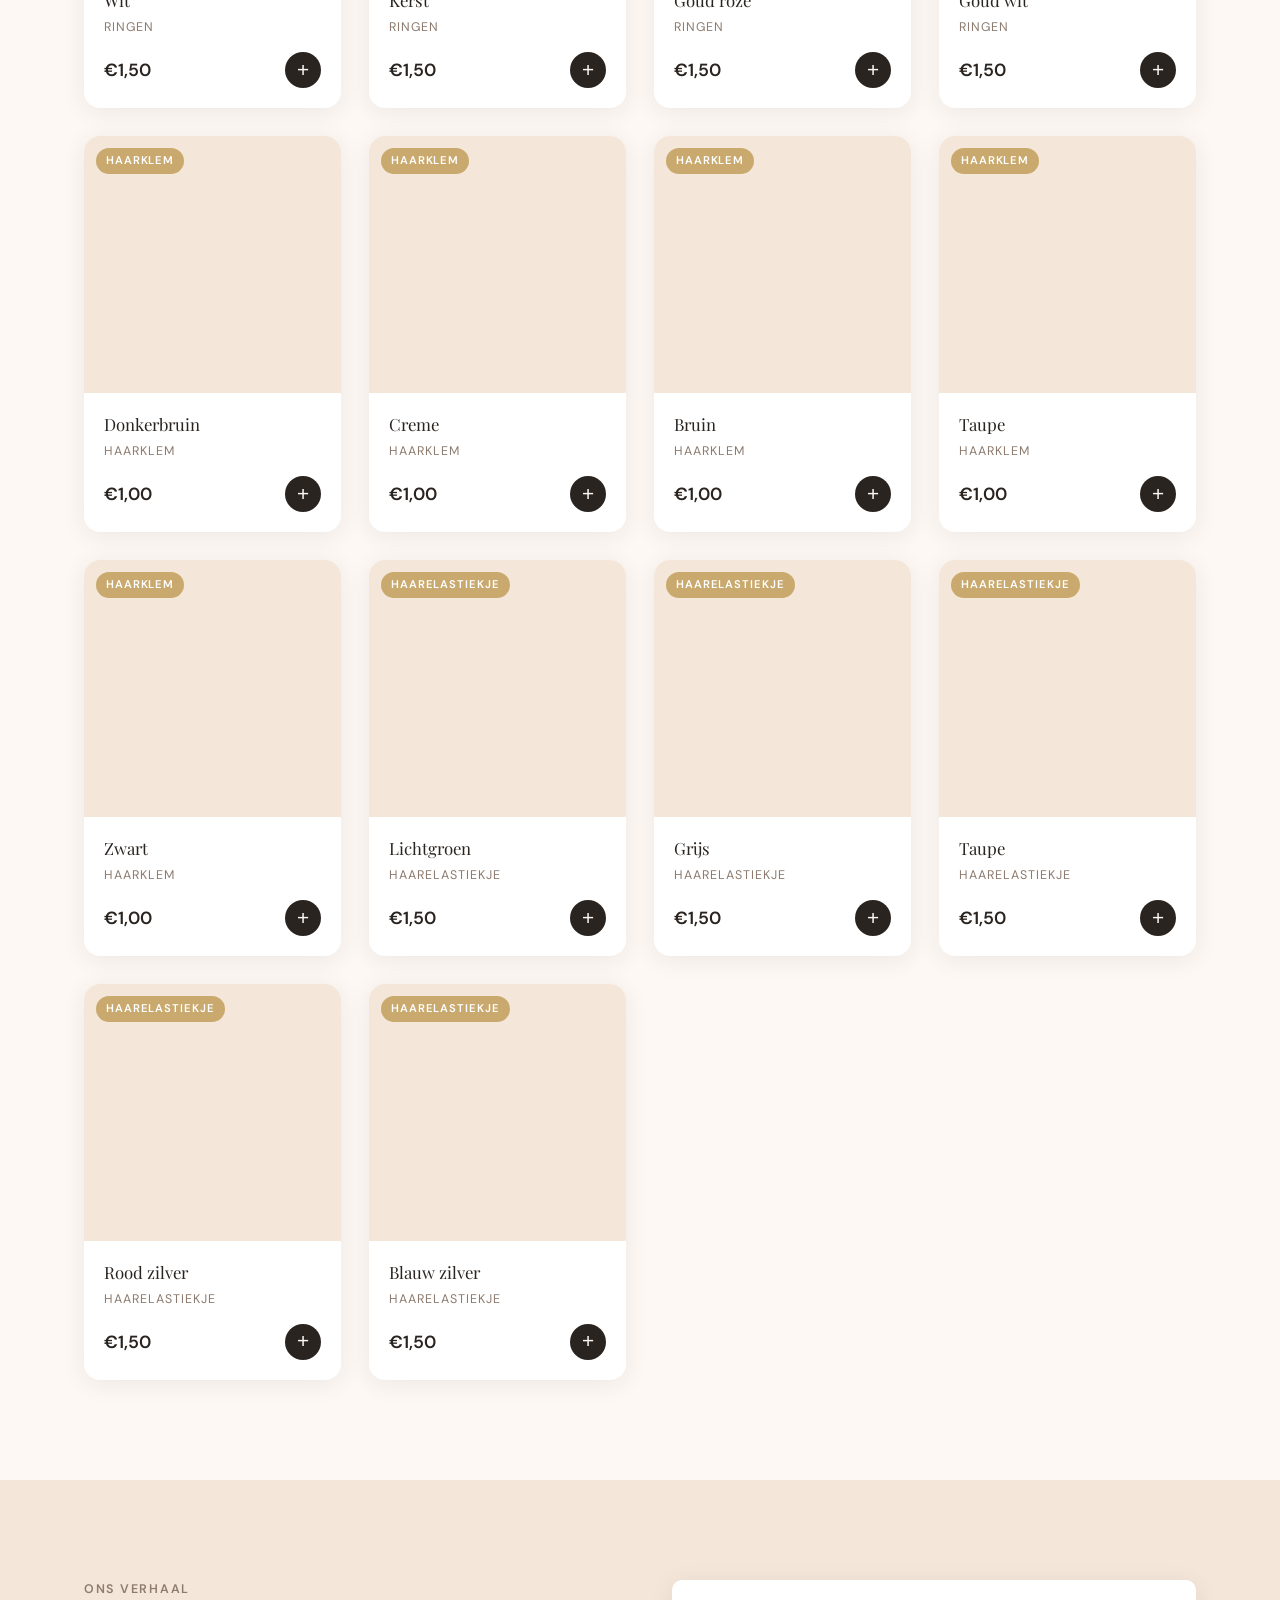
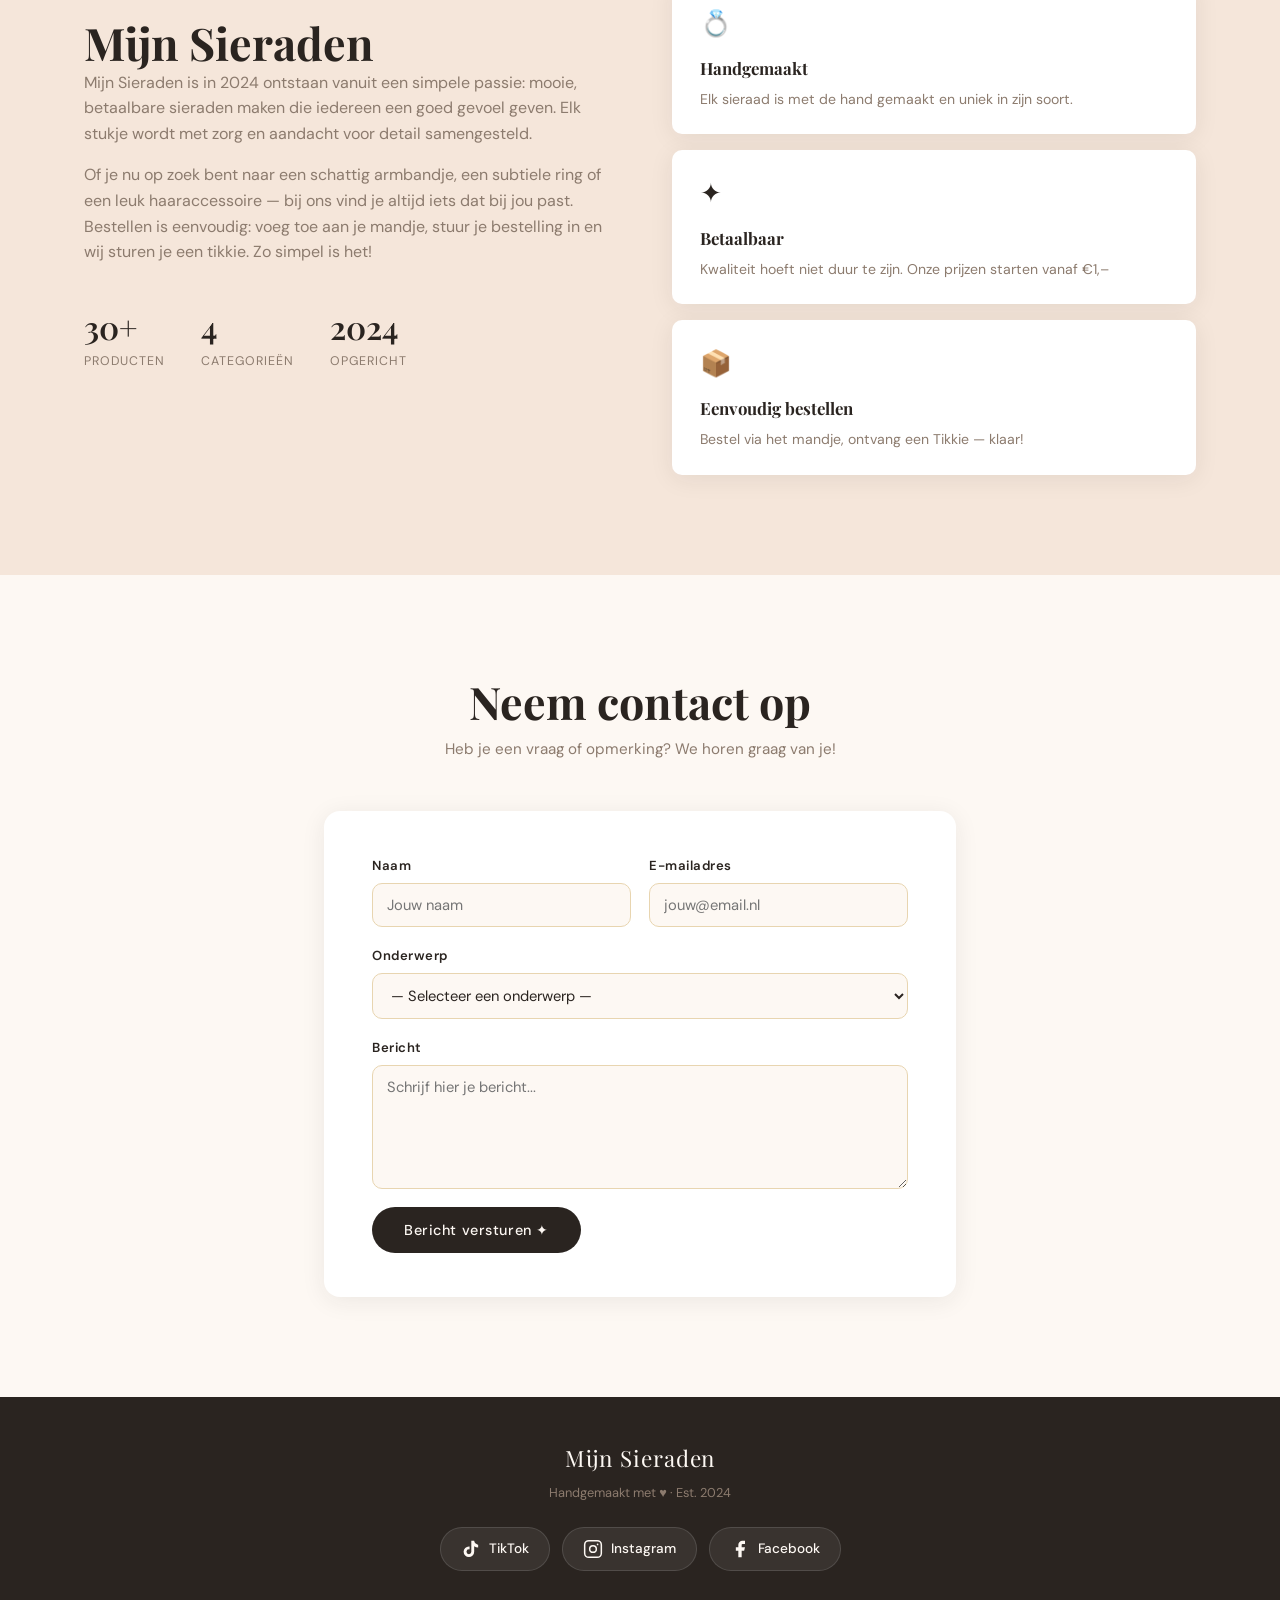
==== commit 7726f09d: "Add files via upload" ====
--- a/index.html
+++ b/index.html
@@ -1,226 +1,238 @@
 <!DOCTYPE html>
-<html lang="en">
+<html lang="nl">
 <head>
-    <meta charset="UTF-8">
-    <meta name="viewport" content="width=device-width, initial-scale=1.0">
-    <title>Home - Mijn Sieraden</title>
-    <link rel="stylesheet" href="styles.css">
+  <meta charset="UTF-8" />
+  <meta name="viewport" content="width=device-width, initial-scale=1.0" />
+  <title>Mijn Sieraden – Handgemaakte sieraden</title>
+  <link rel="icon" href="images/logopng.ico" />
+  <link rel="preconnect" href="https://fonts.googleapis.com" />
+  <link href="https://fonts.googleapis.com/css2?family=Playfair+Display:ital,wght@0,400;0,600;1,400&family=DM+Sans:wght@300;400;500&display=swap" rel="stylesheet" />
+  <link rel="stylesheet" href="style.css" />
 </head>
 <body>
-    <button id="hamburger" class="hamburger">☰</button>
-    <div id="overlay" class="overlay"></div>
-    
-    <aside id="sidebar" class="sidebar">
-        <button id="sidebar-close" class="sidebar-close">✕</button>
-        <ul>
-            <li><a href="index.html">Home</a></li>
-            <li><a href="overmijnsieraden.html">Over ons</a></li>
-            <li><a href="armbandjes.html">Armbandjes</a></li>
-            <li><a href="ringen.html">Ringen</a></li>
-            <li><a href="haarklem.html">Haarklem</a></li>
-            <li><a href="haarelastiekje.html">Haarelastiekje</a></li>
-            <li><a href="contact.html">Contact</a></li>
-            <li><a href="mandje.html">Mandje</a></li>
-        </ul>
-    </aside>
-
-    <nav class="floating-menu">
-        <ul>
-            <li>
-                <a href="index.html">
-                  <img src="logo.png" alt="Home" class="menu-logo">
-                </a>
-            </li>
-            <li><a href="overmijnsieraden.html">Over ons</a></li>
-            <li>
-                <a href="#">Producten ▾</a>
-                <ul class="dropdown">
-                    <li><a href="armbandjes.html">Armbandjes</a></li>
-                    <li><a href="ringen.html">Ringen</a></li>
-                    <li><a href="haarklem.html">Haarklem</a></li>
-                    <li><a href="haarelastiekje.html">Haarelastiekje</a></li>
-                </ul>
-            </li>
-            <li><a href="contact.html">Contact</a></li>
-            <li><a href="mandje.html">Mandje</a></li>   
-        </ul>
-    </nav>
-
-    <br> 
-    <br>
-    <br>
-
-
-<div class="home-flex-container">
-  <br>
-  <br>
-  <br>
-        <div class="home-image-wrapper">
-            <img src="logopng.png" alt="Mijn Sieraden Logo" class="responsive-team-photo">
-        </div>
-
-        <div class="tekstblok3">
-            <h2>Welkom bij Mijn Sieraden! ✨</h2>
-            <p>
-                Wat leuk dat je een kijkje komt nemen. Elk sieraad in onze webshop wordt met liefde en de hand gemaakt. 
-                Of je nu op zoek bent naar dat ene perfecte armbandje voor jezelf of een uniek cadeautje voor een vriendin, 
-                hier vind je altijd iets dat je dag een beetje vrolijker maakt.
-                <br><br>
-                Bekijk onze collectie en vind jouw nieuwe favoriet!
-            </p>
-            <br>
-            <a href="armbandjes.html" class="btn-checkout" style="text-decoration: none;">Bekijk collectie</a>
-        </div>
-    </div>
-</main>
-
-    <p class="footer-text">&copy; 2026 - All rights reserved. | Mijn Sieraden </p>
-
-    <script>
-    document.addEventListener('DOMContentLoaded', () => {
-      let cart = JSON.parse(localStorage.getItem('cart')) || [];
-      const cartContainer = document.getElementById('cart-container');
-      const subtotalElement = document.getElementById('subtotal');
-      const shippingElement = document.getElementById('shipping');
-      const totalElement = document.getElementById('total');
-
-      function formatPrice(price) {
-        return '€' + price.toFixed(2).replace('.', ',');
-      }
-
-      function renderCart() {
-        cartContainer.innerHTML = '';
-
-        if (cart.length === 0) {
-          cartContainer.innerHTML = '<p class="empty-cart">Je winkelmandje is leeg.</p>';
-          subtotalElement.textContent = '€0,00';
-          shippingElement.textContent = '€1,21';
-          totalElement.textContent = '€1,21';
-          return;
-        }
-
-        cart.forEach((item, index) => {
-          const name = item.name || 'Product';
-          const price = item.price || 0;
-          const quantity = item.quantity || 1;
-
-          const itemDiv = document.createElement('div');
-          itemDiv.className = 'cart-item';
-          itemDiv.innerHTML = `
-            <div class="cart-item-image">${item.emoji || '🛍️'}</div>
-            <div class="cart-item-details">
-              <h3>${name}</h3>
-              <p>Prijs: ${formatPrice(price)}</p>
-              <p>Aantal: ${quantity}</p>
-              <button class="remove-btn" data-index="${index}">Verwijder</button>
-            </div>
-          `;
-          cartContainer.appendChild(itemDiv);
-        });
-
-        document.querySelectorAll('.remove-btn').forEach(btn => {
-          btn.addEventListener('click', (e) => {
-            const index = e.target.dataset.index;
-            cart.splice(index, 1);
-            localStorage.setItem('cart', JSON.stringify(cart));
-            renderCart();
-          });
-        });
-
-        const subtotal = cart.reduce((sum, item) => sum + parseFloat(item.price) * item.quantity, 0);
-        const shipping = cart.length === 0 ? 0 : 1.21;
-        const total = subtotal + shipping;
-
-        subtotalElement.textContent = formatPrice(subtotal);
-        shippingElement.textContent = formatPrice(shipping);
-        totalElement.textContent = formatPrice(total);
-      }
-
-      // Voeg winkelmandje toe aan opmerkingen bij verzenden
-      const form = document.getElementById('order-form');
-      const opmerkingenField = document.getElementById('opmerkingen');
-      const replyEmail = document.getElementById('reply-email');
-      const emailInput = document.getElementById('email');
-
-      emailInput.addEventListener('input', () => {
-        replyEmail.value = emailInput.value;
-      });
-
-      form.addEventListener('submit', (e) => {
-        let cartSummary = cart.map(item => {
-          return `${item.quantity}x ${item.name} (€${item.price.toFixed(2)})`;
-        }).join('\n');
-
-        cartSummary += `\n\nTotaal: ${totalElement.textContent}`;
-        opmerkingenField.value += `\n\n---\nWinkelmandje:\n${cartSummary}`;
-      });
-
-      renderCart();
-
-      // elementen veilig ophalen
-      const hamburgerBtn = document.getElementById('hamburger');
-      const sidebarEl = document.querySelector('.sidebar');
-      const sidebarClose = document.querySelector('.sidebar-close');
-
-      if (!hamburgerBtn || !sidebarEl) return; // niets doen als ontbreekt
-
-      function openSidebar() {
-        sidebarEl.classList.add('active');
-        sidebarEl.setAttribute('aria-hidden', 'false');
-        document.body.classList.add('sidebar-open');
-      }
-
-      function closeSidebar() {
-        sidebarEl.classList.remove('active');
-        sidebarEl.setAttribute('aria-hidden', 'true');
-        document.body.classList.remove('sidebar-open');
-      }
-
-      // toggle op hamburger
-      hamburgerBtn.addEventListener('click', (e) => {
-        e.stopPropagation();
-        if (sidebarEl.classList.contains('active')) closeSidebar(); else openSidebar();
-      });
-
-      // close knop in sidebar
-      if (sidebarClose) sidebarClose.addEventListener('click', (e) => { e.stopPropagation(); closeSidebar(); });
-
-      // klik buiten sluit sidebar
-      document.addEventListener('click', (e) => {
-        if (sidebarEl.classList.contains('active') && !sidebarEl.contains(e.target) && !hamburgerBtn.contains(e.target)) {
-          closeSidebar();
-        }
-      });
-
-      // voorkom clicks in sidebar van bubbelen naar document (optioneel)
-      sidebarEl.addEventListener('click', (e) => { e.stopPropagation(); });
-
-      // Esc sluit sidebar
-      document.addEventListener('keydown', (e) => {
-        if (e.key === 'Escape' && sidebarEl.classList.contains('active')) closeSidebar();
-      });
-    });
-    const hamburgerBtn = document.getElementById('hamburger');
-const sidebarEl = document.getElementById('sidebar'); // Let op: ID, geen class
-const sidebarClose = document.getElementById('sidebar-close');
-const overlayEl = document.getElementById('overlay');
-
-function openSidebar() {
-    sidebarEl.classList.add('active');
-    if (overlayEl) overlayEl.classList.add('active');
-    document.body.style.overflow = 'hidden'; 
-}
-
-function closeSidebar() {
-    sidebarEl.classList.remove('active');
-    if (overlayEl) overlayEl.classList.remove('active');
-    document.body.style.overflow = ''; 
-}
-
-if (hamburgerBtn) hamburgerBtn.addEventListener('click', openSidebar);
-if (sidebarClose) sidebarClose.addEventListener('click', closeSidebar);
-if (overlayEl) overlayEl.addEventListener('click', closeSidebar);
-  </script>
+
+  <!-- NAVIGATION -->
+  <nav class="nav" id="nav">
+    <div class="nav-inner">
+      <a href="#home" class="logo">
+        <img src="images/logopng.png" alt="Mijn Sieraden" onerror="this.style.display='none'; this.nextSibling.style.display='inline'" />
+        <span style="display:none">Mijn Sieraden</span>
+      </a>
+
+      <div class="nav-links">
+        <a href="#home" class="nav-link">Home</a>
+        <div class="dropdown">
+          <button class="nav-link dropdown-toggle">Collectie ▾</button>
+          <div class="dropdown-menu" id="dropdownMenu">
+            <a href="#shop" class="dropdown-item" data-filter="Alles">✦ Alles</a>
+            <!-- filled by JS -->
+          </div>
+        </div>
+        <a href="#over-ons" class="nav-link">Over ons</a>
+        <a href="#contact" class="nav-link">Contact</a>
+      </div>
+
+      <button class="cart-btn" id="cartBtn" aria-label="Winkelmandje">
+        <svg width="22" height="22" viewBox="0 0 24 24" fill="none" stroke="currentColor" stroke-width="1.8"><path d="M6 2L3 6v14a2 2 0 002 2h14a2 2 0 002-2V6l-3-4z"/><line x1="3" y1="6" x2="21" y2="6"/><path d="M16 10a4 4 0 01-8 0"/></svg>
+        <span class="cart-count" id="cartCount">0</span>
+      </button>
+
+      <button class="burger" id="burger" aria-label="Menu">
+        <span></span><span></span><span></span>
+      </button>
+    </div>
+
+    <!-- Mobile menu -->
+    <div class="mobile-menu" id="mobileMenu">
+      <a href="#home" class="mobile-link">Home</a>
+      <a href="#shop" class="mobile-link">Collectie</a>
+      <a href="#over-ons" class="mobile-link">Over ons</a>
+      <a href="#contact" class="mobile-link">Contact</a>
+    </div>
+  </nav>
+
+  <!-- HERO -->
+  <section class="hero" id="home">
+    <div class="hero-bg"></div>
+    <div class="hero-content">
+      <p class="hero-sub">Handgemaakt met liefde ✦ Est. 2024</p>
+      <h1 class="hero-title">Jouw sieraad,<br /><em>jouw verhaal</em></h1>
+      <p class="hero-desc">Betaalbare, handgemaakte armbandjes, ringen en haaraccessoires — voor elke gelegenheid.</p>
+      <a href="#shop" class="btn-primary">Bekijk de collectie</a>
+    </div>
+    <div class="hero-deco">
+      <div class="deco-ring r1"></div>
+      <div class="deco-ring r2"></div>
+      <div class="deco-ring r3"></div>
+    </div>
+  </section>
+
+  <!-- SHOP -->
+  <section class="section" id="shop">
+    <div class="container">
+      <div class="section-header">
+        <h2 class="section-title">Onze Collectie</h2>
+        <p class="section-sub">Alle prijzen zijn inclusief btw. Verzendkosten worden berekend bij afrekenen.</p>
+      </div>
+
+      <!-- Category filter tabs -->
+      <div class="filter-tabs" id="filterTabs">
+        <button class="filter-tab active" data-filter="Alles">Alles</button>
+        <!-- filled by JS -->
+      </div>
+
+      <div class="product-grid" id="productGrid">
+        <!-- filled by JS -->
+      </div>
+    </div>
+  </section>
+
+  <!-- OVER ONS -->
+  <section class="section about-section" id="over-ons">
+    <div class="container about-container">
+      <div class="about-text">
+        <p class="about-label">Ons verhaal</p>
+        <h2 class="section-title">Mijn Sieraden</h2>
+        <p>Mijn Sieraden is in 2024 ontstaan vanuit een simpele passie: mooie, betaalbare sieraden maken die iedereen een goed gevoel geven. Elk stukje wordt met zorg en aandacht voor detail samengesteld.</p>
+        <p>Of je nu op zoek bent naar een schattig armbandje, een subtiele ring of een leuk haaraccessoire — bij ons vind je altijd iets dat bij jou past. Bestellen is eenvoudig: voeg toe aan je mandje, stuur je bestelling in en wij sturen je een tikkie. Zo simpel is het!</p>
+        <div class="about-stats">
+          <div class="stat"><span class="stat-num">30+</span><span class="stat-label">producten</span></div>
+          <div class="stat"><span class="stat-num">4</span><span class="stat-label">categorieën</span></div>
+          <div class="stat"><span class="stat-num">2024</span><span class="stat-label">opgericht</span></div>
+        </div>
+      </div>
+      <div class="about-visual">
+        <div class="about-card">
+          <div class="about-icon">💍</div>
+          <h3>Handgemaakt</h3>
+          <p>Elk sieraad is met de hand gemaakt en uniek in zijn soort.</p>
+        </div>
+        <div class="about-card">
+          <div class="about-icon">✦</div>
+          <h3>Betaalbaar</h3>
+          <p>Kwaliteit hoeft niet duur te zijn. Onze prijzen starten vanaf €1,–</p>
+        </div>
+        <div class="about-card">
+          <div class="about-icon">📦</div>
+          <h3>Eenvoudig bestellen</h3>
+          <p>Bestel via het mandje, ontvang een Tikkie — klaar!</p>
+        </div>
+      </div>
+    </div>
+  </section>
+
+  <!-- CONTACT -->
+  <section class="section" id="contact">
+    <div class="container contact-container">
+      <div class="section-header">
+        <h2 class="section-title">Neem contact op</h2>
+        <p class="section-sub">Heb je een vraag of opmerking? We horen graag van je!</p>
+      </div>
+      <form class="contact-form" action="https://formspree.io/f/xldnbyyk" method="POST">
+        <input type="hidden" name="_subject" value="Contactbericht via Mijn Sieraden" />
+        <div class="form-row">
+          <div class="form-group">
+            <label>Naam</label>
+            <input type="text" name="naam" placeholder="Jouw naam" required />
+          </div>
+          <div class="form-group">
+            <label>E-mailadres</label>
+            <input type="email" name="email" placeholder="jouw@email.nl" required />
+          </div>
+        </div>
+        <div class="form-group">
+          <label>Onderwerp</label>
+          <select name="onderwerp" required>
+            <option value="">— Selecteer een onderwerp —</option>
+            <option value="bestelling">Vraag over mijn bestelling</option>
+            <option value="product">Vraag over een product</option>
+            <option value="samenwerking">Samenwerking</option>
+            <option value="anders">Anders</option>
+          </select>
+        </div>
+        <div class="form-group">
+          <label>Bericht</label>
+          <textarea name="bericht" rows="5" placeholder="Schrijf hier je bericht..." required></textarea>
+        </div>
+        <button type="submit" class="btn-primary">Bericht versturen ✦</button>
+      </form>
+    </div>
+  </section>
+
+  <!-- FOOTER -->
+  <footer class="footer">
+    <div class="container footer-inner">
+      <p class="footer-logo">Mijn Sieraden</p>
+      <p class="footer-sub">Handgemaakt met ♥ · Est. 2024</p>
+      <div class="social-links">
+        <a href="https://www.tiktok.com/@mijn.sieraden?is_from_webapp=1&sender_device=pc" target="_blank" rel="noopener" class="social-btn" aria-label="TikTok">
+          <svg width="20" height="20" viewBox="0 0 24 24" fill="currentColor"><path d="M19.59 6.69a4.83 4.83 0 01-3.77-4.25V2h-3.45v13.67a2.89 2.89 0 01-2.88 2.5 2.89 2.89 0 01-2.89-2.89 2.89 2.89 0 012.89-2.89c.28 0 .54.04.79.1V9.01a6.33 6.33 0 00-.79-.05 6.34 6.34 0 00-6.34 6.34 6.34 6.34 0 006.34 6.34 6.34 6.34 0 006.33-6.34V8.69a8.18 8.18 0 004.78 1.52V6.75a4.85 4.85 0 01-1.01-.06z"/></svg>
+          TikTok
+        </a>
+        <a href="https://www.instagram.com/mijn_sieraden2024" target="_blank" rel="noopener" class="social-btn" aria-label="Instagram">
+          <svg width="20" height="20" viewBox="0 0 24 24" fill="none" stroke="currentColor" stroke-width="1.8"><rect x="2" y="2" width="20" height="20" rx="5"/><circle cx="12" cy="12" r="4"/><circle cx="17.5" cy="6.5" r="1" fill="currentColor" stroke="none"/></svg>
+          Instagram
+        </a>
+        <a href="https://www.facebook.com/profile.php?id=61577171731627" target="_blank" rel="noopener" class="social-btn" aria-label="Facebook">
+          <svg width="20" height="20" viewBox="0 0 24 24" fill="currentColor"><path d="M18 2h-3a5 5 0 00-5 5v3H7v4h3v8h4v-8h3l1-4h-4V7a1 1 0 011-1h3z"/></svg>
+          Facebook
+        </a>
+      </div>
+    </div>
+  </footer>
+
+  <!-- CART SIDEBAR -->
+  <div class="cart-overlay" id="cartOverlay"></div>
+  <aside class="cart-sidebar" id="cartSidebar">
+    <div class="cart-header">
+      <h3>Winkelmandje</h3>
+      <button class="cart-close" id="cartClose">✕</button>
+    </div>
+    <div class="cart-items" id="cartItems">
+      <p class="cart-empty">Je mandje is leeg.</p>
+    </div>
+    <div class="cart-footer" id="cartFooter" style="display:none">
+      <div class="cart-line"><span>Subtotaal</span><span id="cartSubtotal">€0,00</span></div>
+      <div class="cart-line"><span>Verzendkosten</span><span id="cartShipping">€0,00</span></div>
+      <div class="cart-line cart-total-line"><strong>Totaal</strong><strong id="cartTotal">€0,00</strong></div>
+      <p class="shipping-note" id="shippingNote"></p>
+      <button class="btn-primary btn-full" id="checkoutBtn">Bestellen ✦</button>
+    </div>
+  </aside>
+
+  <!-- ORDER MODAL -->
+  <div class="modal-overlay" id="modalOverlay">
+    <div class="modal" id="orderModal">
+      <button class="modal-close" id="modalClose">✕</button>
+      <h3>Bestelling afronden</h3>
+      <p class="modal-intro">Vul je gegevens in. We sturen je een Tikkie voor het totaalbedrag.</p>
+      <form id="orderForm" action="https://formspree.io/f/xovwdgvq" method="POST">
+        <input type="hidden" name="_subject" value="Nieuwe bestelling – Mijn Sieraden" />
+        <input type="hidden" name="bestelling_details" id="orderDetailsInput" />
+        <div class="form-row">
+          <div class="form-group">
+            <label>Naam</label>
+            <input type="text" name="naam" placeholder="Jouw naam" required />
+          </div>
+          <div class="form-group">
+            <label>E-mailadres</label>
+            <input type="email" name="email" placeholder="jouw@email.nl" required />
+          </div>
+        </div>
+        <div class="form-group">
+          <label>Telefoonnummer (optioneel)</label>
+          <input type="tel" name="telefoon" placeholder="+31 6 12345678" />
+        </div>
+        <div class="form-group">
+          <label>Opmerking (optioneel)</label>
+          <textarea name="opmerking" rows="2" placeholder="Bijv. kleur voorkeur, cadeau, etc."></textarea>
+        </div>
+        <div class="order-summary" id="modalSummary"></div>
+        <button type="submit" class="btn-primary btn-full">Bestelling plaatsen ✦</button>
+      </form>
+    </div>
+  </div>
+
+  <script src="app.js"></script>
 </body>
 </html>
-
--- a/style.css
+++ b/style.css
@@ -0,0 +1,507 @@
+/* ===== RESET & BASE ===== */
+*, *::before, *::after { box-sizing: border-box; margin: 0; padding: 0; }
+
+:root {
+  --cream: #fdf8f3;
+  --blush: #f5e6da;
+  --rose: #d4856a;
+  --rose-dark: #b8694f;
+  --gold: #c9a96e;
+  --gold-light: #e8d5b0;
+  --charcoal: #2a2420;
+  --warm-grey: #8c7b6e;
+  --white: #ffffff;
+  --shadow: 0 4px 24px rgba(42,36,32,0.08);
+  --shadow-lg: 0 12px 48px rgba(42,36,32,0.14);
+  --radius: 16px;
+  --radius-sm: 10px;
+  --nav-h: 72px;
+  --transition: 0.25s ease;
+}
+
+html { scroll-behavior: smooth; }
+
+body {
+  font-family: 'DM Sans', sans-serif;
+  background: var(--cream);
+  color: var(--charcoal);
+  line-height: 1.6;
+  overflow-x: hidden;
+}
+
+.container { max-width: 1160px; margin: 0 auto; padding: 0 24px; }
+
+/* ===== TYPOGRAPHY ===== */
+.section-title {
+  font-family: 'Playfair Display', serif;
+  font-size: clamp(2rem, 4vw, 2.8rem);
+  color: var(--charcoal);
+  line-height: 1.2;
+}
+.section-sub { color: var(--warm-grey); font-size: 0.95rem; margin-top: 8px; }
+
+/* ===== NAVIGATION ===== */
+.nav {
+  position: fixed; top: 0; left: 0; right: 0; z-index: 1000;
+  background: rgba(253,248,243,0.94);
+  backdrop-filter: blur(12px);
+  border-bottom: 1px solid rgba(201,169,110,0.18);
+  transition: box-shadow var(--transition);
+}
+.nav.scrolled { box-shadow: var(--shadow); }
+
+.nav-inner {
+  max-width: 1160px; margin: 0 auto;
+  display: flex; align-items: center; gap: 8px;
+  height: var(--nav-h); padding: 0 24px;
+}
+
+.logo {
+  display: flex; align-items: center; gap: 10px;
+  text-decoration: none;
+  font-family: 'Playfair Display', serif;
+  font-size: 1.25rem; color: var(--charcoal);
+  font-weight: 600; letter-spacing: 0.02em;
+}
+.logo img { height: 38px; width: auto; object-fit: contain; }
+
+.nav-links { display: flex; align-items: center; gap: 4px; margin-left: auto; }
+
+.nav-link {
+  background: none; border: none; cursor: pointer;
+  font-family: 'DM Sans', sans-serif;
+  font-size: 0.9rem; font-weight: 500;
+  color: var(--charcoal);
+  text-decoration: none; padding: 8px 14px;
+  border-radius: 8px;
+  transition: background var(--transition), color var(--transition);
+}
+.nav-link:hover { background: var(--blush); color: var(--rose); }
+
+/* Dropdown */
+.dropdown { position: relative; }
+
+.dropdown-menu {
+  display: none; position: absolute; top: calc(100% + 8px); left: 0;
+  background: var(--white); border-radius: var(--radius-sm);
+  box-shadow: var(--shadow-lg);
+  border: 1px solid rgba(201,169,110,0.2);
+  min-width: 200px; overflow: hidden;
+  z-index: 100;
+}
+.dropdown:hover .dropdown-menu,
+.dropdown-menu:hover { display: block; }
+
+.dropdown-item {
+  display: block; padding: 11px 18px;
+  text-decoration: none; font-size: 0.88rem; font-weight: 400;
+  color: var(--charcoal);
+  transition: background var(--transition);
+}
+.dropdown-item:hover { background: var(--blush); color: var(--rose); }
+
+/* Cart button */
+.cart-btn {
+  position: relative; background: var(--charcoal); border: none;
+  width: 44px; height: 44px; border-radius: 50%; cursor: pointer;
+  display: flex; align-items: center; justify-content: center;
+  color: var(--cream); margin-left: 12px;
+  transition: background var(--transition), transform var(--transition);
+}
+.cart-btn:hover { background: var(--rose); transform: scale(1.06); }
+
+.cart-count {
+  position: absolute; top: -4px; right: -4px;
+  background: var(--rose); color: white;
+  font-size: 0.7rem; font-weight: 700;
+  width: 18px; height: 18px; border-radius: 50%;
+  display: flex; align-items: center; justify-content: center;
+  border: 2px solid var(--cream);
+  transition: transform 0.2s;
+}
+.cart-count.bump { transform: scale(1.4); }
+
+/* Burger */
+.burger {
+  display: none; flex-direction: column; gap: 5px;
+  background: none; border: none; cursor: pointer; padding: 6px; margin-left: 8px;
+}
+.burger span { display: block; width: 22px; height: 2px; background: var(--charcoal); border-radius: 2px; transition: var(--transition); }
+
+.mobile-menu {
+  display: none; flex-direction: column;
+  padding: 12px 24px 20px;
+  border-top: 1px solid var(--blush);
+}
+.mobile-menu.open { display: flex; }
+.mobile-link {
+  text-decoration: none; color: var(--charcoal);
+  font-size: 1.05rem; font-weight: 500;
+  padding: 12px 0; border-bottom: 1px solid var(--blush);
+}
+.mobile-link:last-child { border-bottom: none; }
+
+/* ===== HERO ===== */
+.hero {
+  min-height: 100svh; display: flex; align-items: center;
+  position: relative; overflow: hidden;
+  padding-top: var(--nav-h);
+}
+
+.hero-bg {
+  position: absolute; inset: 0;
+  background: linear-gradient(135deg, var(--cream) 0%, var(--blush) 55%, #edddd0 100%);
+}
+
+.hero-bg::after {
+  content: '';
+  position: absolute; inset: 0;
+  background-image: radial-gradient(circle at 70% 50%, rgba(201,169,110,0.12) 0%, transparent 60%);
+}
+
+.hero-content {
+  position: relative; z-index: 2;
+  max-width: 600px; padding: 60px 24px 60px 10vw;
+}
+
+.hero-sub {
+  font-size: 0.85rem; font-weight: 500; letter-spacing: 0.12em;
+  text-transform: uppercase; color: var(--gold);
+  margin-bottom: 20px;
+}
+
+.hero-title {
+  font-family: 'Playfair Display', serif;
+  font-size: clamp(2.8rem, 6vw, 4.5rem);
+  line-height: 1.1; color: var(--charcoal);
+  margin-bottom: 22px;
+}
+.hero-title em { font-style: italic; color: var(--rose); }
+
+.hero-desc {
+  font-size: 1.05rem; color: var(--warm-grey);
+  margin-bottom: 36px; max-width: 440px;
+}
+
+/* Deco rings */
+.hero-deco { position: absolute; right: 8%; top: 50%; transform: translateY(-50%); z-index: 1; }
+.deco-ring {
+  position: absolute; border-radius: 50%;
+  border: 1.5px solid var(--gold-light);
+  opacity: 0.6;
+}
+.r1 { width: 320px; height: 320px; top: -160px; left: -160px; animation: spin 22s linear infinite; }
+.r2 { width: 200px; height: 200px; top: -100px; left: -100px; animation: spin 14s linear infinite reverse; border-color: rgba(212,133,106,0.3); }
+.r3 { width: 480px; height: 480px; top: -240px; left: -240px; animation: spin 34s linear infinite; border-color: rgba(201,169,110,0.12); }
+
+@keyframes spin { to { transform: rotate(360deg); } }
+
+/* ===== BUTTONS ===== */
+.btn-primary {
+  display: inline-block;
+  background: var(--charcoal); color: var(--cream);
+  font-family: 'DM Sans', sans-serif; font-size: 0.9rem; font-weight: 500;
+  letter-spacing: 0.04em;
+  padding: 14px 32px; border-radius: 40px;
+  text-decoration: none; border: none; cursor: pointer;
+  transition: background var(--transition), transform var(--transition), box-shadow var(--transition);
+}
+.btn-primary:hover { background: var(--rose); transform: translateY(-2px); box-shadow: 0 8px 24px rgba(212,133,106,0.35); }
+.btn-full { width: 100%; text-align: center; }
+.btn-outline {
+  display: inline-block;
+  background: transparent; color: var(--charcoal);
+  border: 1.5px solid var(--charcoal);
+  font-family: 'DM Sans', sans-serif; font-size: 0.85rem; font-weight: 500;
+  padding: 10px 22px; border-radius: 40px;
+  cursor: pointer; text-decoration: none;
+  transition: all var(--transition);
+}
+.btn-outline:hover { background: var(--charcoal); color: var(--cream); }
+
+/* ===== SECTIONS ===== */
+.section { padding: 100px 0; }
+.section-header { text-align: center; margin-bottom: 50px; }
+
+/* ===== FILTER TABS ===== */
+.filter-tabs {
+  display: flex; gap: 10px; flex-wrap: wrap;
+  justify-content: center; margin-bottom: 44px;
+}
+.filter-tab {
+  background: none; border: 1.5px solid var(--gold-light);
+  color: var(--warm-grey); font-family: 'DM Sans', sans-serif;
+  font-size: 0.85rem; font-weight: 500;
+  padding: 9px 22px; border-radius: 30px; cursor: pointer;
+  transition: all var(--transition);
+}
+.filter-tab:hover { border-color: var(--rose); color: var(--rose); }
+.filter-tab.active { background: var(--charcoal); color: var(--cream); border-color: var(--charcoal); }
+
+/* ===== PRODUCT GRID ===== */
+.product-grid {
+  display: grid;
+  grid-template-columns: repeat(auto-fill, minmax(240px, 1fr));
+  gap: 28px;
+}
+
+.product-card {
+  background: var(--white); border-radius: var(--radius);
+  overflow: hidden; box-shadow: var(--shadow);
+  transition: transform var(--transition), box-shadow var(--transition);
+  cursor: pointer;
+}
+.product-card:hover { transform: translateY(-6px); box-shadow: var(--shadow-lg); }
+
+.product-img-wrap {
+  position: relative; overflow: hidden;
+  aspect-ratio: 1/1; background: var(--blush);
+}
+.product-img-wrap img {
+  width: 100%; height: 100%; object-fit: cover;
+  transition: transform 0.4s ease;
+}
+.product-card:hover .product-img-wrap img { transform: scale(1.07); }
+
+.product-badge {
+  position: absolute; top: 12px; left: 12px;
+  background: var(--gold); color: var(--white);
+  font-size: 0.7rem; font-weight: 600; letter-spacing: 0.08em;
+  text-transform: uppercase; padding: 4px 10px; border-radius: 20px;
+}
+
+.product-info { padding: 18px 20px 20px; }
+.product-name {
+  font-family: 'Playfair Display', serif;
+  font-size: 1.05rem; color: var(--charcoal); margin-bottom: 4px;
+}
+.product-type { font-size: 0.78rem; color: var(--warm-grey); text-transform: uppercase; letter-spacing: 0.08em; margin-bottom: 14px; }
+.product-footer { display: flex; justify-content: space-between; align-items: center; }
+.product-price { font-size: 1.1rem; font-weight: 600; color: var(--charcoal); }
+
+.add-btn {
+  width: 36px; height: 36px; border-radius: 50%;
+  background: var(--charcoal); color: var(--cream);
+  border: none; font-size: 1.3rem; line-height: 1;
+  cursor: pointer; display: flex; align-items: center; justify-content: center;
+  transition: background var(--transition), transform var(--transition);
+}
+.add-btn:hover { background: var(--rose); transform: scale(1.12); }
+
+/* ===== ABOUT ===== */
+.about-section { background: var(--blush); }
+
+.about-container {
+  display: grid; grid-template-columns: 1fr 1fr; gap: 64px;
+  align-items: start;
+}
+
+.about-label {
+  font-size: 0.78rem; font-weight: 600; letter-spacing: 0.14em;
+  text-transform: uppercase; color: var(--rose); margin-bottom: 14px;
+}
+.about-text p { color: var(--warm-grey); margin-bottom: 16px; }
+
+.about-stats { display: flex; gap: 36px; margin-top: 36px; }
+.stat { display: flex; flex-direction: column; }
+.stat-num { font-family: 'Playfair Display', serif; font-size: 2rem; color: var(--charcoal); font-weight: 600; }
+.stat-label { font-size: 0.78rem; color: var(--warm-grey); text-transform: uppercase; letter-spacing: 0.08em; }
+
+.about-visual { display: grid; grid-template-columns: 1fr; gap: 16px; }
+
+.about-card {
+  background: var(--white); border-radius: var(--radius-sm);
+  padding: 24px 28px; box-shadow: var(--shadow);
+}
+.about-icon { font-size: 1.6rem; margin-bottom: 10px; }
+.about-card h3 { font-family: 'Playfair Display', serif; font-size: 1.05rem; margin-bottom: 6px; color: var(--charcoal); }
+.about-card p { font-size: 0.88rem; color: var(--warm-grey); }
+
+/* ===== CONTACT ===== */
+.contact-container { max-width: 680px; }
+
+.contact-form {
+  background: var(--white); border-radius: var(--radius);
+  padding: 44px 48px; box-shadow: var(--shadow);
+}
+
+.form-row { display: grid; grid-template-columns: 1fr 1fr; gap: 18px; }
+
+.form-group { display: flex; flex-direction: column; gap: 7px; margin-bottom: 18px; }
+.form-group label { font-size: 0.82rem; font-weight: 600; letter-spacing: 0.04em; color: var(--charcoal); }
+
+.form-group input,
+.form-group select,
+.form-group textarea {
+  border: 1.5px solid var(--gold-light);
+  border-radius: var(--radius-sm); padding: 11px 14px;
+  font-family: 'DM Sans', sans-serif; font-size: 0.92rem;
+  color: var(--charcoal); background: var(--cream);
+  outline: none; resize: vertical;
+  transition: border-color var(--transition), box-shadow var(--transition);
+}
+.form-group input:focus,
+.form-group select:focus,
+.form-group textarea:focus {
+  border-color: var(--rose);
+  box-shadow: 0 0 0 3px rgba(212,133,106,0.12);
+}
+
+/* ===== CART SIDEBAR ===== */
+.cart-overlay {
+  position: fixed; inset: 0; background: rgba(42,36,32,0.4);
+  z-index: 1100; opacity: 0; pointer-events: none;
+  transition: opacity 0.3s;
+}
+.cart-overlay.open { opacity: 1; pointer-events: all; }
+
+.cart-sidebar {
+  position: fixed; top: 0; right: 0; bottom: 0; width: min(420px, 100vw);
+  background: var(--white); z-index: 1200;
+  transform: translateX(100%); transition: transform 0.35s cubic-bezier(0.4,0,0.2,1);
+  display: flex; flex-direction: column;
+  box-shadow: -8px 0 40px rgba(42,36,32,0.12);
+}
+.cart-sidebar.open { transform: translateX(0); }
+
+.cart-header {
+  display: flex; align-items: center; justify-content: space-between;
+  padding: 24px 24px 20px;
+  border-bottom: 1px solid var(--blush);
+}
+.cart-header h3 { font-family: 'Playfair Display', serif; font-size: 1.2rem; }
+.cart-close {
+  background: none; border: none; font-size: 1.2rem;
+  cursor: pointer; color: var(--warm-grey); padding: 4px 8px;
+  border-radius: 6px; transition: color var(--transition);
+}
+.cart-close:hover { color: var(--rose); }
+
+.cart-items { flex: 1; overflow-y: auto; padding: 20px 24px; }
+.cart-empty { color: var(--warm-grey); font-size: 0.9rem; text-align: center; margin-top: 40px; }
+
+.cart-item {
+  display: flex; gap: 14px; align-items: flex-start;
+  padding: 14px 0; border-bottom: 1px solid var(--blush);
+}
+.cart-item-img {
+  width: 60px; height: 60px; border-radius: 10px;
+  object-fit: cover; background: var(--blush); flex-shrink: 0;
+}
+.cart-item-info { flex: 1; min-width: 0; }
+.cart-item-name { font-size: 0.88rem; font-weight: 600; color: var(--charcoal); }
+.cart-item-type { font-size: 0.75rem; color: var(--warm-grey); }
+.cart-item-price { font-size: 0.88rem; font-weight: 600; color: var(--rose); margin-top: 4px; }
+.cart-item-controls { display: flex; align-items: center; gap: 10px; margin-top: 8px; }
+.qty-btn {
+  background: var(--blush); border: none;
+  width: 24px; height: 24px; border-radius: 50%;
+  cursor: pointer; font-size: 0.9rem; font-weight: 600;
+  display: flex; align-items: center; justify-content: center;
+  transition: background var(--transition);
+}
+.qty-btn:hover { background: var(--rose); color: white; }
+.qty-num { font-size: 0.85rem; font-weight: 600; min-width: 18px; text-align: center; }
+.cart-item-remove {
+  background: none; border: none; cursor: pointer;
+  color: var(--warm-grey); font-size: 0.75rem; margin-left: auto;
+  padding: 4px; transition: color var(--transition);
+}
+.cart-item-remove:hover { color: var(--rose); }
+
+.cart-footer {
+  padding: 20px 24px 28px;
+  border-top: 1px solid var(--blush);
+}
+.cart-line {
+  display: flex; justify-content: space-between;
+  font-size: 0.88rem; color: var(--charcoal);
+  margin-bottom: 10px;
+}
+.cart-total-line { padding-top: 10px; border-top: 1px solid var(--blush); font-size: 1rem; margin-bottom: 16px; }
+.shipping-note { font-size: 0.75rem; color: var(--warm-grey); margin-bottom: 16px; line-height: 1.5; }
+
+/* ===== ORDER MODAL ===== */
+.modal-overlay {
+  position: fixed; inset: 0; background: rgba(42,36,32,0.5);
+  z-index: 1300; display: none; align-items: center; justify-content: center; padding: 20px;
+}
+.modal-overlay.open { display: flex; }
+
+.modal {
+  background: var(--white); border-radius: var(--radius);
+  padding: 44px 48px; width: min(600px, 100%);
+  max-height: 90vh; overflow-y: auto;
+  position: relative;
+  box-shadow: var(--shadow-lg);
+  animation: modalIn 0.3s ease;
+}
+@keyframes modalIn { from { opacity: 0; transform: scale(0.94) translateY(10px); } to { opacity: 1; transform: none; } }
+
+.modal-close {
+  position: absolute; top: 18px; right: 20px;
+  background: none; border: none; font-size: 1.2rem;
+  cursor: pointer; color: var(--warm-grey); padding: 4px 8px;
+}
+.modal-close:hover { color: var(--rose); }
+
+.modal h3 { font-family: 'Playfair Display', serif; font-size: 1.4rem; margin-bottom: 8px; }
+.modal-intro { color: var(--warm-grey); font-size: 0.88rem; margin-bottom: 28px; }
+
+.order-summary {
+  background: var(--cream); border-radius: var(--radius-sm);
+  padding: 18px; margin-bottom: 24px;
+  font-size: 0.84rem; color: var(--charcoal);
+}
+.order-summary h4 { font-weight: 600; margin-bottom: 10px; font-size: 0.88rem; }
+.order-summary .sum-line { display: flex; justify-content: space-between; padding: 4px 0; border-bottom: 1px solid var(--blush); }
+.order-summary .sum-total { display: flex; justify-content: space-between; padding-top: 10px; font-weight: 700; }
+
+/* ===== FOOTER ===== */
+.footer {
+  background: var(--charcoal); padding: 44px 0; text-align: center;
+}
+.footer-logo {
+  font-family: 'Playfair Display', serif; font-size: 1.4rem;
+  color: var(--cream); letter-spacing: 0.04em; margin-bottom: 6px;
+}
+.footer-sub { font-size: 0.8rem; color: var(--warm-grey); margin-bottom: 24px; }
+
+.social-links {
+  display: flex; justify-content: center; gap: 12px; flex-wrap: wrap;
+}
+.social-btn {
+  display: inline-flex; align-items: center; gap: 8px;
+  background: rgba(255,255,255,0.07);
+  color: var(--cream);
+  text-decoration: none;
+  font-size: 0.85rem; font-weight: 500;
+  padding: 10px 20px; border-radius: 30px;
+  border: 1px solid rgba(255,255,255,0.12);
+  transition: background var(--transition), border-color var(--transition), transform var(--transition);
+}
+.social-btn:hover { background: var(--rose); border-color: var(--rose); transform: translateY(-2px); }
+.social-btn svg { flex-shrink: 0; }
+
+/* ===== RESPONSIVE ===== */
+@media (max-width: 900px) {
+  .about-container { grid-template-columns: 1fr; gap: 40px; }
+}
+
+@media (max-width: 700px) {
+  .nav-links { display: none; }
+  .burger { display: flex; }
+  .hero-content { padding: 40px 24px; }
+  .hero-deco { display: none; }
+  .contact-form { padding: 28px 24px; }
+  .form-row { grid-template-columns: 1fr; }
+  .modal { padding: 32px 24px; }
+  .about-stats { gap: 22px; }
+  .section { padding: 70px 0; }
+}
+
+@media (max-width: 480px) {
+  .product-grid { grid-template-columns: repeat(2, 1fr); gap: 14px; }
+  .product-info { padding: 12px 14px 14px; }
+  .product-name { font-size: 0.9rem; }
+}
